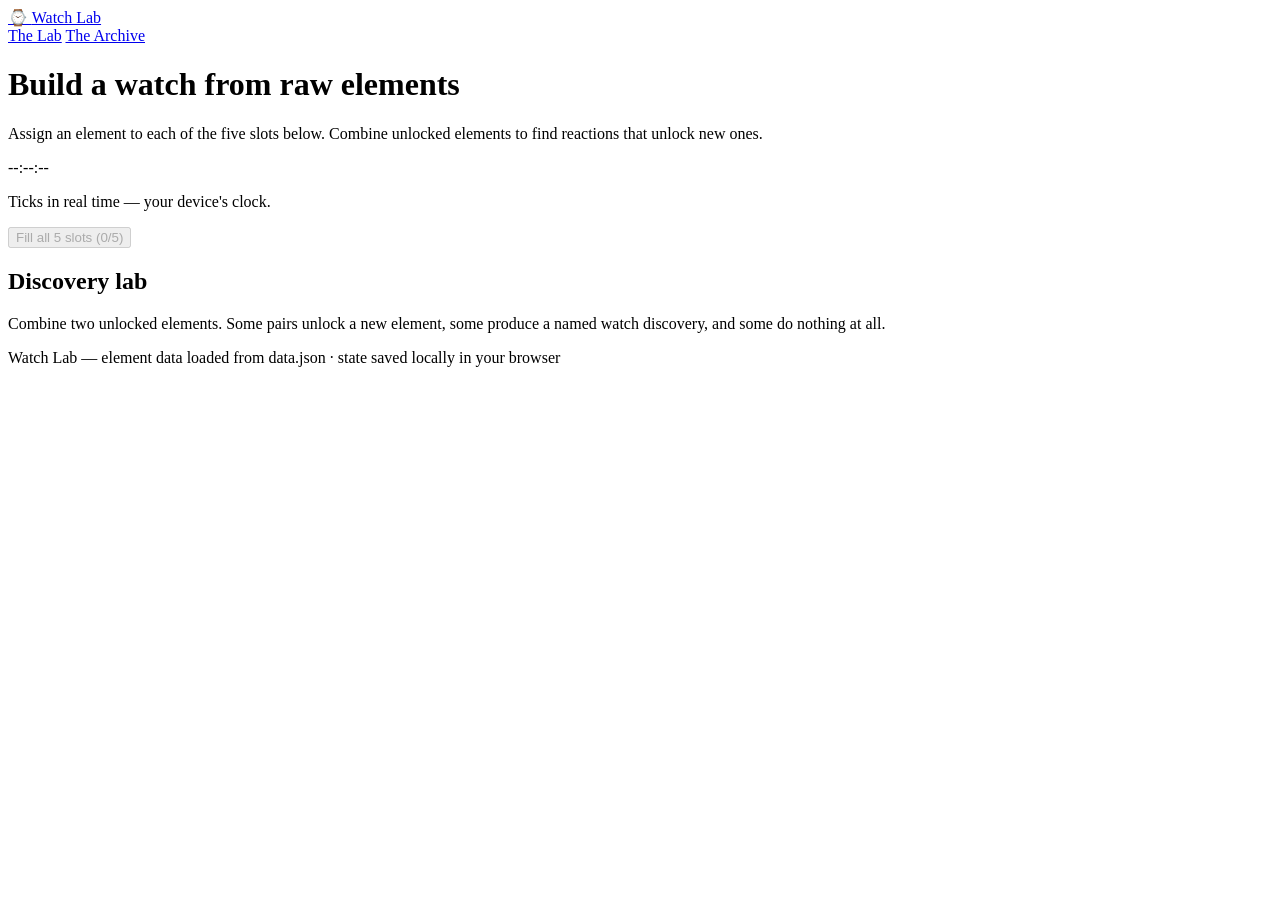
==== index.html @ 9a00a57b "Create Watch Lab main page" ====
<!DOCTYPE html>
<html lang="en">
<head>
<meta charset="UTF-8">
<meta name="viewport" content="width=device-width, initial-scale=1.0">
<title>The Watch Lab · Watch Lab</title>
<link rel="stylesheet" href="style.css">
</head>
<body>

<nav class="topnav">
  <a class="brand" href="index.html">
    <span class="brand-mark">⌚</span>
    <span class="brand-word">Watch Lab</span>
  </a>
  <div class="nav-links">
    <a class="nav-link active" href="index.html">The Lab</a>
    <a class="nav-link" href="discover.html">The Archive</a>
  </div>
  <div class="nav-progress" id="navProgress"></div>
</nav>

<main class="shell">

  <header class="page-head">
    <h1 class="page-title">Build a watch from raw elements</h1>
    <p class="page-lede">Assign an element to each of the five slots below. Combine unlocked elements to find reactions that unlock new ones.</p>
  </header>

  <div class="bench">

    <!-- live preview, updates the instant a slot changes -->
    <aside class="preview-pane">
      <div class="watch-svg-wrap" id="previewWrap"></div>
      <div class="digital-time" id="digitalTime-preview">--:--:--</div>
      <p class="preview-caption">Ticks in real time — your device's clock.</p>
      <button class="generate-btn" id="generateBtn" disabled>Fill all 5 slots (0/5)</button>
      <div class="saved-count" id="savedCount"></div>
      <div class="result-panel" id="resultPanel"></div>
    </aside>

    <section>
      <div class="slot-rail" id="slotRail"></div>
      <div class="element-grid" id="elementGrid"></div>
    </section>

  </div>

  <section class="section">
    <h2 class="section-title">Discovery lab</h2>
    <p class="section-note">Combine two unlocked elements. Some pairs unlock a new element, some produce a named watch discovery, and some do nothing at all.</p>
    <div class="combine-bar" id="combineBar"></div>
  </section>

</main>

<footer class="site-footer">Watch Lab — element data loaded from data.json · state saved locally in your browser</footer>

<div class="modal-overlay" id="modalOverlay"></div>

<script src="app.js"></script>
<script src="lab.js"></script>
</body>
</html>
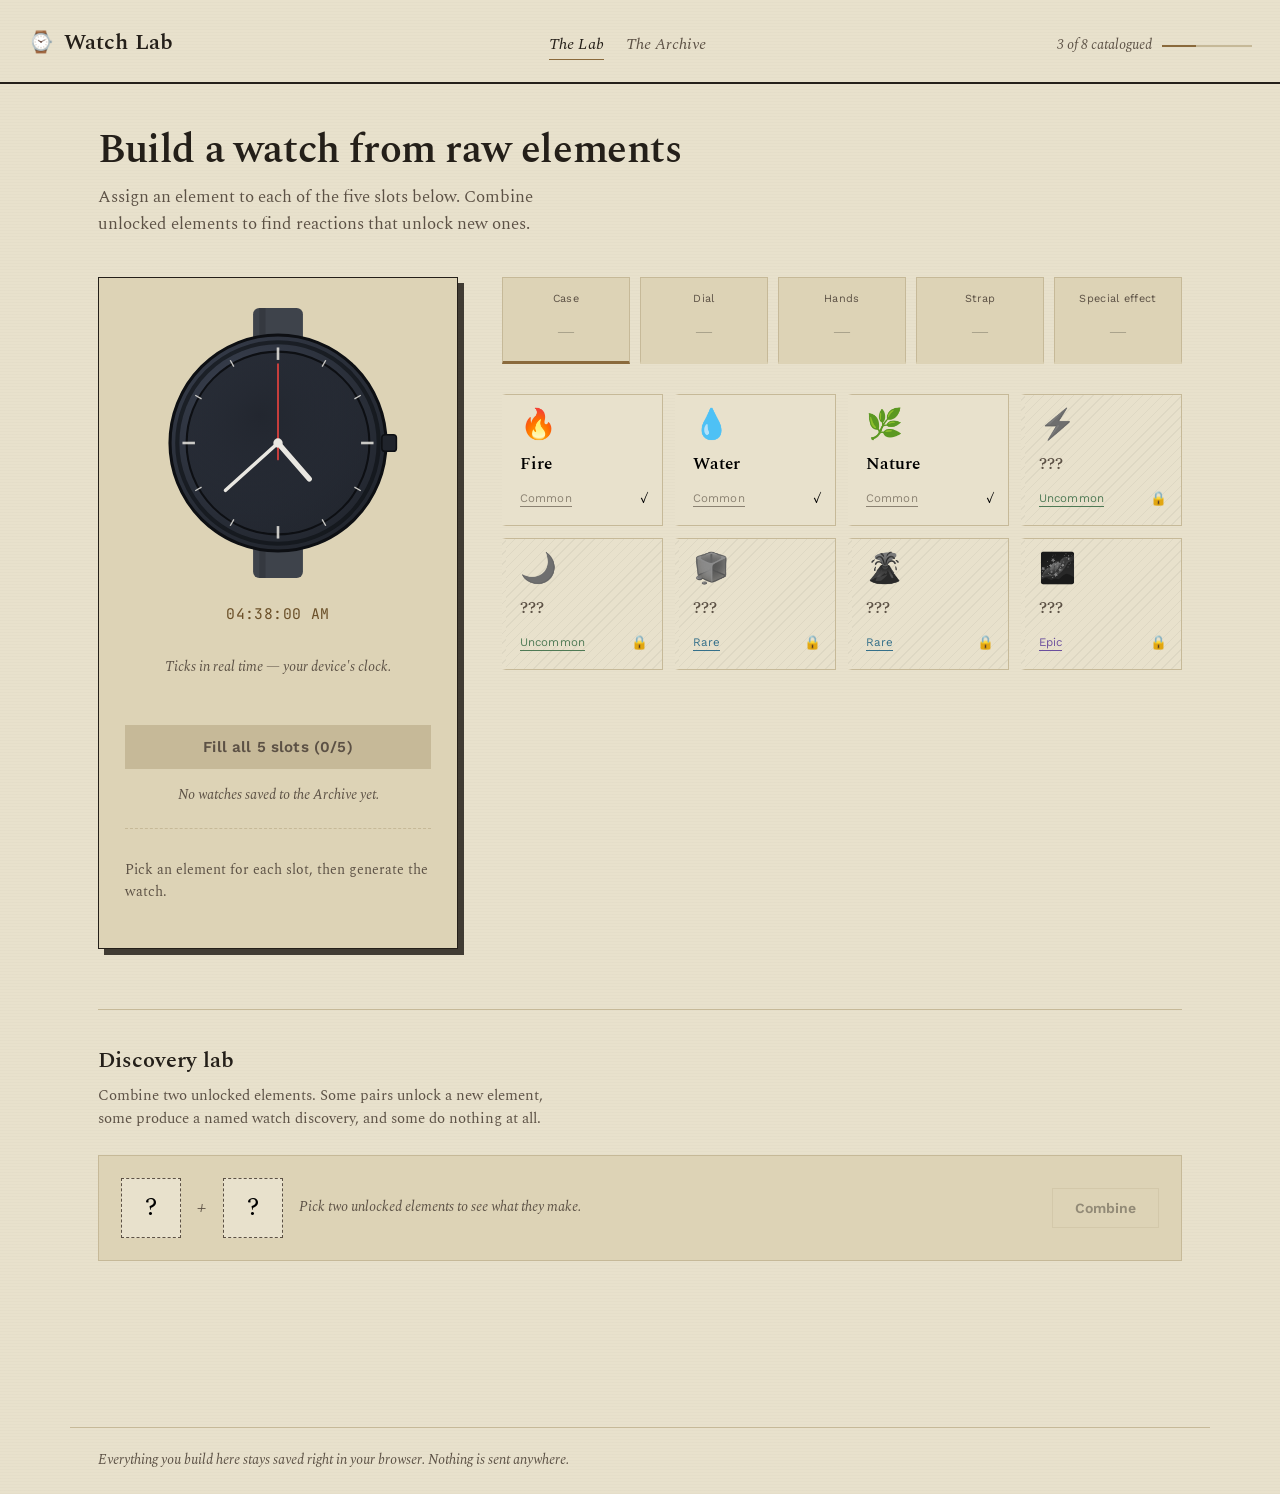
==== commit a2d04c0a: "Complete The Watch Lab project" ====
--- a/index.html
+++ b/index.html
@@ -54,7 +54,7 @@
 
 </main>
 
-<footer class="site-footer">Watch Lab — element data loaded from data.json · state saved locally in your browser</footer>
+<footer class="site-footer">Everything you build here stays saved right in your browser. Nothing is sent anywhere.</footer>
 
 <div class="modal-overlay" id="modalOverlay"></div>
 
--- a/style.css
+++ b/style.css
@@ -0,0 +1,652 @@
+@import url('https://fonts.googleapis.com/css2?family=Spectral:ital,wght@0,400;0,500;0,600;0,700;1,400&family=Work+Sans:wght@400;500;600&family=JetBrains+Mono:wght@400;500&display=swap');
+
+:root {
+  --paper: #e8e1cc;
+  --paper-deep: #ddd3b6;
+  --paper-line: #c6b998;
+  --ink: #241f19;
+  --ink-soft: #5c5145;
+
+  --brass: #8a6a3c;
+  --brass-deep: #6a4f28;
+  --verdigris: #4f6e5c;
+
+  --rarity-common: #8b8272;
+  --rarity-uncommon: #4f7a55;
+  --rarity-rare: #35708a;
+  --rarity-epic: #6b4f9e;
+  --rarity-legendary: #a8641f;
+  --rarity-mythic: #9c3049;
+
+  --font-serif: 'Spectral', Georgia, serif;
+  --font-sans: 'Work Sans', sans-serif;
+  --font-mono: 'JetBrains Mono', monospace;
+
+  --shadow-hard: 6px 6px 0 rgba(36, 31, 25, 0.85);
+}
+
+* { box-sizing: border-box; }
+
+html { scroll-behavior: smooth; }
+
+body {
+  margin: 0;
+  background: var(--paper);
+  background-image:
+    repeating-linear-gradient(0deg, rgba(36,31,25,0.015) 0 1px, transparent 1px 3px);
+  color: var(--ink);
+  font-family: var(--font-serif);
+  font-size: 17px;
+  line-height: 1.55;
+}
+
+a { color: inherit; }
+
+img { max-width: 100%; display: block; }
+
+button { font-family: inherit; cursor: pointer; }
+
+::selection { background: var(--brass); color: var(--paper); }
+
+@media (prefers-reduced-motion: reduce) {
+  *, *::before, *::after {
+    animation-duration: 0.01ms !important;
+    animation-iteration-count: 1 !important;
+    transition-duration: 0.01ms !important;
+    scroll-behavior: auto !important;
+  }
+}
+
+:focus-visible {
+  outline: 2px solid var(--brass-deep);
+  outline-offset: 2px;
+}
+
+/* layout shell */
+
+.shell {
+  max-width: 1140px;
+  margin: 0 auto;
+  padding: 0 28px 90px;
+}
+
+/* top nav — deliberately lopsided rather than three even columns */
+
+.topnav {
+  display: flex;
+  align-items: baseline;
+  justify-content: space-between;
+  gap: 24px;
+  padding: 26px 28px 22px;
+  border-bottom: 2px solid var(--ink);
+  margin-bottom: 44px;
+  flex-wrap: wrap;
+}
+
+.brand {
+  display: flex;
+  align-items: baseline;
+  gap: 10px;
+  text-decoration: none;
+}
+
+.brand-mark { font-size: 1.3rem; }
+
+.brand-word {
+  font-family: var(--font-serif);
+  font-size: 1.35rem;
+  font-weight: 600;
+  letter-spacing: 0.005em;
+}
+
+.nav-links {
+  display: flex;
+  align-items: baseline;
+  gap: 22px;
+}
+
+.nav-link {
+  text-decoration: none;
+  color: var(--ink-soft);
+  font-family: var(--font-serif);
+  font-style: italic;
+  font-size: 1rem;
+  padding-bottom: 2px;
+  border-bottom: 1px solid transparent;
+}
+
+.nav-link:hover { color: var(--ink); border-bottom-color: var(--paper-line); }
+
+.nav-link.active {
+  color: var(--ink);
+  border-bottom: 1px solid var(--brass);
+}
+
+.nav-progress {
+  display: flex;
+  align-items: center;
+  gap: 10px;
+  min-width: 170px;
+  justify-content: flex-end;
+}
+
+.nav-progress-label {
+  font-family: var(--font-serif);
+  font-style: italic;
+  font-size: 0.85rem;
+  color: var(--ink-soft);
+  white-space: nowrap;
+}
+
+.progress-track {
+  flex: 0 0 90px;
+  height: 2px;
+  background: var(--paper-line);
+}
+
+.progress-fill {
+  height: 100%;
+  background: var(--brass);
+  width: 0%;
+  transition: width 0.6s cubic-bezier(0.22, 1, 0.36, 1);
+}
+
+/* section headers */
+
+.page-head { margin-bottom: 40px; max-width: 640px; }
+
+.page-title {
+  font-family: var(--font-serif);
+  font-size: 2.5rem;
+  font-weight: 600;
+  margin: 0 0 10px;
+  letter-spacing: -0.01em;
+  line-height: 1.15;
+}
+
+.page-lede {
+  color: var(--ink-soft);
+  font-size: 1.08rem;
+  max-width: 56ch;
+  margin: 0;
+}
+
+.section {
+  margin-top: 60px;
+  padding-top: 34px;
+  border-top: 1px solid var(--paper-line);
+}
+
+.section-title {
+  font-family: var(--font-serif);
+  font-size: 1.35rem;
+  font-weight: 600;
+  margin: 0 0 6px;
+}
+
+.section-note {
+  color: var(--ink-soft);
+  font-size: 0.95rem;
+  margin: 0 0 24px;
+  max-width: 60ch;
+}
+
+/* watch preview — the one place we let a hard graphic shadow do the work */
+
+.bench {
+  display: grid;
+  grid-template-columns: minmax(280px, 360px) 1fr;
+  gap: 44px;
+  align-items: start;
+}
+
+@media (max-width: 860px) {
+  .bench { grid-template-columns: 1fr; }
+}
+
+.preview-pane {
+  background: var(--paper-deep);
+  border: 1px solid var(--ink);
+  box-shadow: var(--shadow-hard);
+  padding: 30px 26px;
+  display: flex;
+  flex-direction: column;
+  align-items: center;
+  gap: 16px;
+  position: sticky;
+  top: 24px;
+}
+
+.watch-svg-wrap { width: 100%; max-width: 270px; }
+
+.watch-svg-wrap svg { width: 100%; height: auto; overflow: visible; }
+
+.digital-time {
+  font-family: var(--font-mono);
+  font-size: 0.92rem;
+  color: var(--brass-deep);
+  letter-spacing: 0.03em;
+}
+
+.preview-caption {
+  text-align: center;
+  color: var(--ink-soft);
+  font-size: 0.9rem;
+  font-style: italic;
+}
+
+.saved-count {
+  width: 100%;
+  text-align: center;
+  font-family: var(--font-serif);
+  font-style: italic;
+  font-size: 0.85rem;
+  color: var(--ink-soft);
+  min-height: 1.2em;
+  transition: color 0.2s ease;
+}
+
+.saved-count.flash { color: var(--brass-deep); }
+
+.result-panel {
+  margin-top: 6px;
+  width: 100%;
+  border-top: 1px dashed var(--paper-line);
+  padding-top: 16px;
+  font-size: 0.9rem;
+  color: var(--ink-soft);
+}
+
+.result-panel strong {
+  color: var(--ink);
+  font-weight: 600;
+  display: block;
+  margin-bottom: 8px;
+}
+
+.result-rows { display: flex; flex-direction: column; gap: 6px; }
+
+.result-row {
+  display: flex;
+  justify-content: space-between;
+  gap: 10px;
+  font-size: 0.88rem;
+}
+
+.result-row span:first-child { color: var(--ink-soft); font-style: italic; }
+
+.generate-btn {
+  width: 100%;
+  margin-top: 16px;
+  padding: 13px 18px;
+  background: var(--ink);
+  color: var(--paper);
+  border: none;
+  font-family: var(--font-sans);
+  font-weight: 600;
+  font-size: 0.95rem;
+  letter-spacing: 0.01em;
+  transition: background 0.15s ease, transform 0.08s ease;
+}
+
+.generate-btn:hover:not(:disabled) { background: var(--brass-deep); }
+.generate-btn:active:not(:disabled) { transform: translateY(1px); }
+
+.generate-btn:disabled {
+  background: var(--paper-line);
+  color: var(--ink-soft);
+  cursor: not-allowed;
+}
+
+/* the five slots */
+
+.slot-rail {
+  display: grid;
+  grid-template-columns: repeat(5, 1fr);
+  gap: 10px;
+  margin-bottom: 30px;
+}
+
+@media (max-width: 640px) {
+  .slot-rail { grid-template-columns: repeat(2, 1fr); }
+}
+
+.slot {
+  background: var(--paper-deep);
+  border: 1px solid var(--paper-line);
+  border-bottom: 3px solid transparent;
+  padding: 14px 8px;
+  text-align: center;
+  transition: border-bottom-color 0.15s ease;
+}
+
+.slot-label {
+  font-family: var(--font-sans);
+  font-size: 0.68rem;
+  letter-spacing: 0.03em;
+  color: var(--ink-soft);
+  margin-bottom: 10px;
+}
+
+.slot-symbol {
+  font-size: 1.6rem;
+  height: 32px;
+  display: flex;
+  align-items: center;
+  justify-content: center;
+}
+
+.slot-empty { opacity: 0.3; font-size: 1.1rem; font-family: var(--font-serif); }
+
+.slot.active { border-bottom-color: var(--brass); }
+
+.slot.filled .slot-symbol { filter: drop-shadow(0 0 4px currentColor); }
+
+/* element cards — treated like specimen index cards, colour-tabbed
+   by the element rather than glowing on hover like every other
+   card kit on the internet */
+
+.element-grid {
+  display: grid;
+  grid-template-columns: repeat(auto-fill, minmax(155px, 1fr));
+  gap: 12px;
+}
+
+.el-card {
+  position: relative;
+  background: var(--paper);
+  border: 1px solid var(--paper-line);
+  border-left: 4px solid transparent;
+  padding: 16px 14px;
+  text-align: left;
+  transition: border-left-color 0.15s ease, background-color 0.15s ease;
+}
+
+.el-card:hover:not(.locked) {
+  border-left-color: var(--el-color, var(--brass));
+  background: var(--paper-deep);
+}
+
+.el-card.selected {
+  border-left-color: var(--el-color, var(--brass));
+  background: var(--paper-deep);
+}
+
+.el-card.locked {
+  cursor: default;
+  color: var(--ink-soft);
+  background-image: repeating-linear-gradient(135deg, transparent 0 6px, rgba(36,31,25,0.05) 6px 7px);
+}
+
+.el-card.locked .el-symbol { filter: grayscale(1) brightness(0.55); }
+
+.el-symbol {
+  font-size: 1.85rem;
+  line-height: 1;
+  margin-bottom: 10px;
+  display: block;
+}
+
+.el-name {
+  font-family: var(--font-serif);
+  font-weight: 600;
+  font-size: 1.05rem;
+  margin: 0 0 4px;
+}
+
+.el-desc {
+  font-size: 0.85rem;
+  color: var(--ink-soft);
+  margin: 6px 0 10px;
+  line-height: 1.5;
+}
+
+.el-props {
+  list-style: none;
+  padding: 0;
+  margin: 10px 0 0;
+  display: flex;
+  flex-direction: column;
+  gap: 4px;
+}
+
+.el-props li {
+  font-family: var(--font-sans);
+  font-size: 0.72rem;
+  color: var(--ink-soft);
+}
+
+.badge-rarity {
+  display: inline-block;
+  font-family: var(--font-sans);
+  font-size: 0.72rem;
+  letter-spacing: 0.01em;
+  border-bottom: 1px solid currentColor;
+  padding-bottom: 1px;
+}
+
+.badge-row { display: flex; justify-content: space-between; align-items: center; margin-top: 12px; }
+
+.lock-icon { font-size: 0.85rem; }
+
+/* discovery lab combine bar */
+
+.combine-bar {
+  display: flex;
+  align-items: center;
+  gap: 16px;
+  flex-wrap: wrap;
+  background: var(--paper-deep);
+  border: 1px solid var(--paper-line);
+  padding: 22px;
+}
+
+.combine-slot {
+  width: 60px;
+  height: 60px;
+  border: 1px dashed var(--ink-soft);
+  display: flex;
+  align-items: center;
+  justify-content: center;
+  font-size: 1.6rem;
+  background: var(--paper);
+}
+
+.combine-plus {
+  font-family: var(--font-serif);
+  font-style: italic;
+  color: var(--ink-soft);
+  font-size: 1.2rem;
+}
+
+.combine-btn {
+  margin-left: auto;
+  padding: 11px 22px;
+  background: transparent;
+  border: 1px solid var(--ink);
+  color: var(--ink);
+  font-family: var(--font-sans);
+  font-weight: 600;
+  font-size: 0.88rem;
+  transition: background 0.15s ease, color 0.15s ease;
+}
+
+.combine-btn:hover:not(:disabled) { background: var(--ink); color: var(--paper); }
+
+.combine-btn:disabled {
+  opacity: 0.4;
+  cursor: not-allowed;
+  border-color: var(--paper-line);
+}
+
+.combine-hint { color: var(--ink-soft); font-size: 0.85rem; font-style: italic; }
+
+/* stats row, archive page */
+
+.stats-row {
+  display: grid;
+  grid-template-columns: repeat(3, 1fr);
+  gap: 1px;
+  background: var(--paper-line);
+  border: 1px solid var(--paper-line);
+  margin-bottom: 12px;
+}
+
+@media (max-width: 640px) {
+  .stats-row { grid-template-columns: 1fr; }
+}
+
+.stat-block { background: var(--paper); padding: 22px 24px; }
+
+.stat-num {
+  font-family: var(--font-serif);
+  font-size: 2.1rem;
+  font-weight: 600;
+  color: var(--brass-deep);
+}
+
+.stat-label {
+  font-family: var(--font-sans);
+  font-size: 0.78rem;
+  color: var(--ink-soft);
+  margin-top: 4px;
+}
+
+/* discovery combination list, archive page */
+
+.combo-list { display: flex; flex-direction: column; }
+
+.combo-row {
+  display: flex;
+  align-items: center;
+  gap: 16px;
+  background: var(--paper);
+  border-bottom: 1px solid var(--paper-line);
+  padding: 16px 4px;
+  flex-wrap: wrap;
+}
+
+.combo-row.pending { color: var(--ink-soft); }
+
+.combo-parts { display: flex; align-items: center; gap: 10px; font-size: 1.25rem; }
+.combo-arrow { color: var(--ink-soft); font-family: var(--font-serif); font-style: italic; }
+.combo-result { display: flex; align-items: center; gap: 8px; margin-left: 4px; }
+.combo-result-name { font-family: var(--font-serif); font-weight: 600; }
+.combo-desc { color: var(--ink-soft); font-size: 0.85rem; font-style: italic; flex-basis: 100%; margin-top: 2px; }
+
+/* created watches gallery */
+
+.watch-gallery {
+  display: grid;
+  grid-template-columns: repeat(auto-fill, minmax(130px, 1fr));
+  gap: 12px;
+}
+
+.mini-watch-card { background: var(--paper); border: 1px solid var(--paper-line); padding: 14px 10px; text-align: center; }
+
+.mini-watch-card svg { width: 62px; height: 62px; }
+
+.mini-watch-time { font-family: var(--font-sans); font-size: 0.7rem; color: var(--ink-soft); margin-top: 6px; }
+
+.empty-note {
+  color: var(--ink-soft);
+  font-size: 0.92rem;
+  font-style: italic;
+  padding: 20px 0;
+}
+
+/* the unlock / discovery modal — the other place a hard shadow earns its keep */
+
+.modal-overlay {
+  position: fixed;
+  inset: 0;
+  background: rgba(36, 31, 25, 0.55);
+  display: flex;
+  align-items: center;
+  justify-content: center;
+  z-index: 100;
+  opacity: 0;
+  pointer-events: none;
+  transition: opacity 0.25s ease;
+}
+
+.modal-overlay.open { opacity: 1; pointer-events: auto; }
+
+.modal-card {
+  position: relative;
+  background: var(--paper);
+  border: 1px solid var(--ink);
+  box-shadow: var(--shadow-hard);
+  padding: 42px 38px;
+  max-width: 380px;
+  width: 90%;
+  text-align: center;
+  transform: translateY(10px);
+  transition: transform 0.25s cubic-bezier(0.22, 1, 0.36, 1);
+}
+
+.modal-overlay.open .modal-card { transform: translateY(0); }
+
+.modal-symbol { font-size: 3rem; margin-bottom: 14px; }
+
+.modal-title {
+  font-family: var(--font-serif);
+  font-size: 1.6rem;
+  font-weight: 700;
+  margin: 0 0 12px;
+  line-height: 1.25;
+}
+
+.modal-desc { color: var(--ink-soft); font-size: 0.94rem; margin-bottom: 26px; }
+
+.modal-btn {
+  padding: 12px 26px;
+  background: var(--ink);
+  color: var(--paper);
+  border: none;
+  font-family: var(--font-sans);
+  font-weight: 600;
+  font-size: 0.9rem;
+}
+
+.modal-btn:hover { background: var(--brass-deep); }
+
+.modal-close {
+  position: absolute;
+  top: 14px;
+  right: 16px;
+  background: none;
+  border: none;
+  color: var(--ink-soft);
+  font-size: 1.1rem;
+}
+
+/* glow animations for the special-effect slot — the one bit of
+   continuous motion, tied to the watch you actually built rather
+   than a decorative hover flourish */
+
+@keyframes pulse-glow {
+  0%, 100% { filter: drop-shadow(0 0 5px var(--fx-color, transparent)); }
+  50% { filter: drop-shadow(0 0 15px var(--fx-color, transparent)); }
+}
+
+@keyframes slow-spin {
+  from { transform: rotate(0deg); }
+  to { transform: rotate(360deg); }
+}
+
+.fx-pulse { animation: pulse-glow 2.4s ease-in-out infinite; }
+.fx-orbit { animation: slow-spin 12s linear infinite; transform-origin: center; }
+
+/* footer */
+
+.site-footer {
+  margin-top: 76px;
+  padding: 22px 28px;
+  border-top: 1px solid var(--paper-line);
+  color: var(--ink-soft);
+  font-size: 0.88rem;
+  font-style: italic;
+  max-width: 1140px;
+  margin-inline: auto;
+}
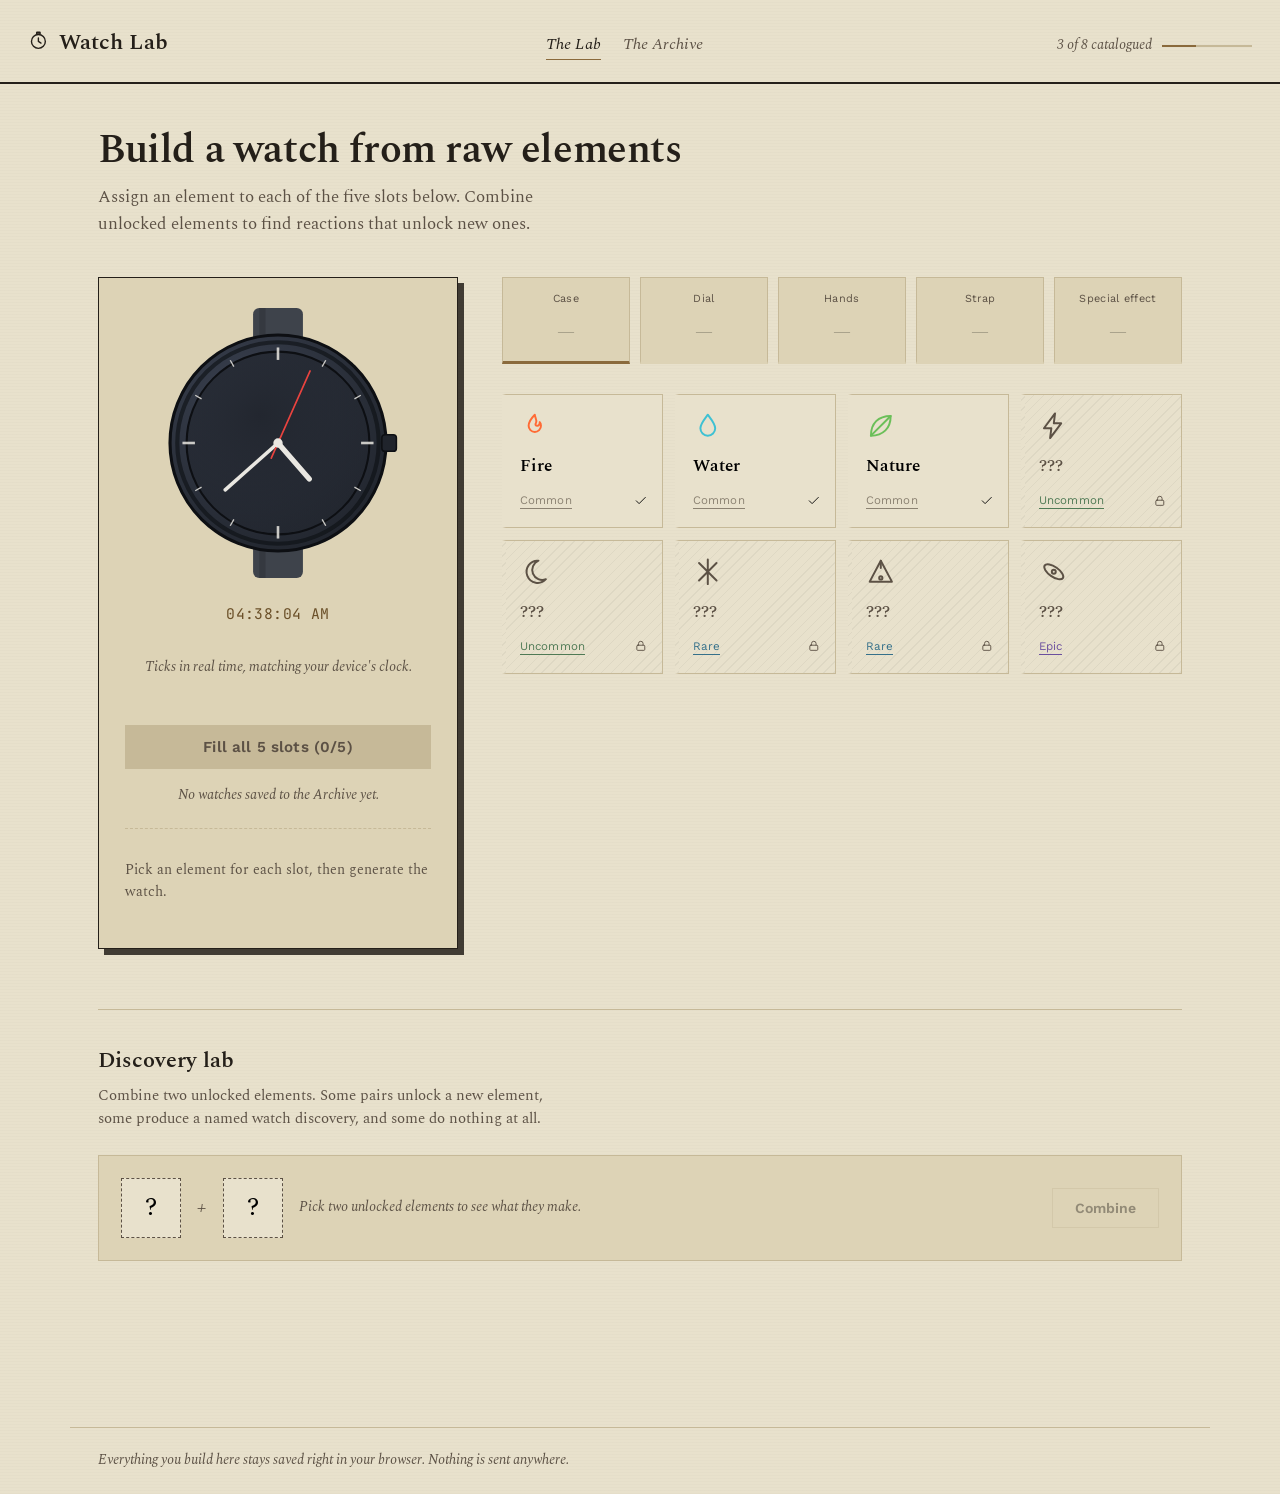
==== commit 81ff5ef9: "Finalize The Watch Lab" ====
--- a/index.html
+++ b/index.html
@@ -4,13 +4,20 @@
 <meta charset="UTF-8">
 <meta name="viewport" content="width=device-width, initial-scale=1.0">
 <title>The Watch Lab · Watch Lab</title>
+<link rel="icon" type="image/svg+xml" href="favicon.svg">
 <link rel="stylesheet" href="style.css">
 </head>
 <body>
 
 <nav class="topnav">
   <a class="brand" href="index.html">
-    <span class="brand-mark">⌚</span>
+    <span class="brand-mark">
+      <svg class="icon" viewBox="0 0 24 24" fill="none" stroke="currentColor" stroke-width="1.6" stroke-linecap="round" stroke-linejoin="round" aria-hidden="true">
+        <circle cx="12" cy="12" r="8"/>
+        <path d="M12 8v4l3 2"/>
+        <rect x="10" y="1.5" width="4" height="2" rx="0.5"/>
+      </svg>
+    </span>
     <span class="brand-word">Watch Lab</span>
   </a>
   <div class="nav-links">
@@ -33,7 +40,7 @@
     <aside class="preview-pane">
       <div class="watch-svg-wrap" id="previewWrap"></div>
       <div class="digital-time" id="digitalTime-preview">--:--:--</div>
-      <p class="preview-caption">Ticks in real time — your device's clock.</p>
+      <p class="preview-caption">Ticks in real time, matching your device's clock.</p>
       <button class="generate-btn" id="generateBtn" disabled>Fill all 5 slots (0/5)</button>
       <div class="saved-count" id="savedCount"></div>
       <div class="result-panel" id="resultPanel"></div>
--- a/style.css
+++ b/style.css
@@ -62,7 +62,14 @@
   outline-offset: 2px;
 }
 
-/* layout shell */
+.icon {
+  width: 1em;
+  height: 1em;
+  display: inline-block;
+  vertical-align: -0.15em;
+  flex-shrink: 0;
+}
+
 
 .shell {
   max-width: 1140px;
@@ -70,7 +77,6 @@
   padding: 0 28px 90px;
 }
 
-/* top nav — deliberately lopsided rather than three even columns */
 
 .topnav {
   display: flex;
@@ -151,7 +157,6 @@
   transition: width 0.6s cubic-bezier(0.22, 1, 0.36, 1);
 }
 
-/* section headers */
 
 .page-head { margin-bottom: 40px; max-width: 640px; }
 
@@ -191,7 +196,6 @@
   max-width: 60ch;
 }
 
-/* watch preview — the one place we let a hard graphic shadow do the work */
 
 .bench {
   display: grid;
@@ -298,7 +302,6 @@
   cursor: not-allowed;
 }
 
-/* the five slots */
 
 .slot-rail {
   display: grid;
@@ -341,10 +344,6 @@
 .slot.active { border-bottom-color: var(--brass); }
 
 .slot.filled .slot-symbol { filter: drop-shadow(0 0 4px currentColor); }
-
-/* element cards — treated like specimen index cards, colour-tabbed
-   by the element rather than glowing on hover like every other
-   card kit on the internet */
 
 .element-grid {
   display: grid;
@@ -378,9 +377,10 @@
   background-image: repeating-linear-gradient(135deg, transparent 0 6px, rgba(36,31,25,0.05) 6px 7px);
 }
 
-.el-card.locked .el-symbol { filter: grayscale(1) brightness(0.55); }
+.el-card.locked .el-symbol { color: var(--ink-soft); }
 
 .el-symbol {
+  color: var(--el-color, var(--ink));
   font-size: 1.85rem;
   line-height: 1;
   margin-bottom: 10px;
@@ -429,7 +429,6 @@
 
 .lock-icon { font-size: 0.85rem; }
 
-/* discovery lab combine bar */
 
 .combine-bar {
   display: flex;
@@ -481,7 +480,6 @@
 
 .combine-hint { color: var(--ink-soft); font-size: 0.85rem; font-style: italic; }
 
-/* stats row, archive page */
 
 .stats-row {
   display: grid;
@@ -512,8 +510,6 @@
   margin-top: 4px;
 }
 
-/* discovery combination list, archive page */
-
 .combo-list { display: flex; flex-direction: column; }
 
 .combo-row {
@@ -534,7 +530,6 @@
 .combo-result-name { font-family: var(--font-serif); font-weight: 600; }
 .combo-desc { color: var(--ink-soft); font-size: 0.85rem; font-style: italic; flex-basis: 100%; margin-top: 2px; }
 
-/* created watches gallery */
 
 .watch-gallery {
   display: grid;
@@ -554,8 +549,6 @@
   font-style: italic;
   padding: 20px 0;
 }
-
-/* the unlock / discovery modal — the other place a hard shadow earns its keep */
 
 .modal-overlay {
   position: fixed;
@@ -621,9 +614,6 @@
   font-size: 1.1rem;
 }
 
-/* glow animations for the special-effect slot — the one bit of
-   continuous motion, tied to the watch you actually built rather
-   than a decorative hover flourish */
 
 @keyframes pulse-glow {
   0%, 100% { filter: drop-shadow(0 0 5px var(--fx-color, transparent)); }
@@ -638,7 +628,6 @@
 .fx-pulse { animation: pulse-glow 2.4s ease-in-out infinite; }
 .fx-orbit { animation: slow-spin 12s linear infinite; transform-origin: center; }
 
-/* footer */
 
 .site-footer {
   margin-top: 76px;
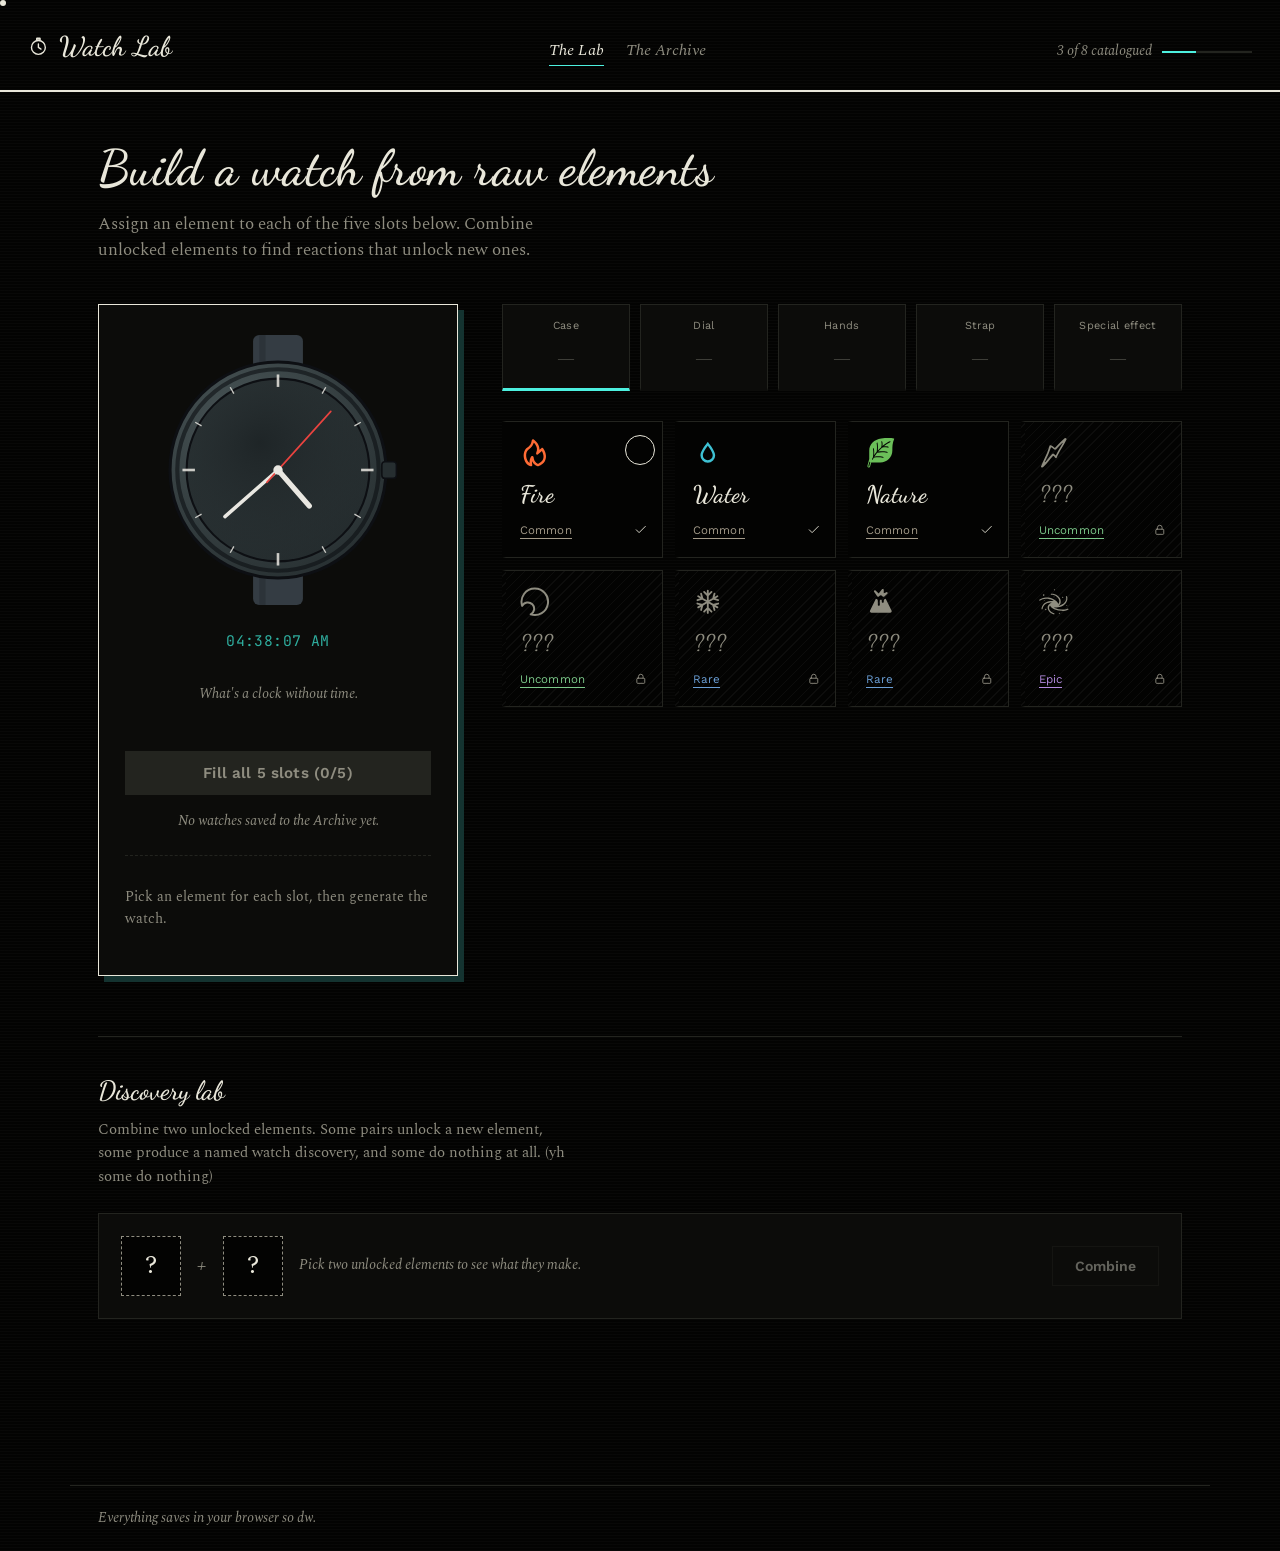
==== commit 157fa4c6: "Finished refining the website" ====
--- a/index.html
+++ b/index.html
@@ -36,11 +36,11 @@
 
   <div class="bench">
 
-    <!-- live preview, updates the instant a slot changes -->
+    
     <aside class="preview-pane">
       <div class="watch-svg-wrap" id="previewWrap"></div>
       <div class="digital-time" id="digitalTime-preview">--:--:--</div>
-      <p class="preview-caption">Ticks in real time, matching your device's clock.</p>
+      <p class="preview-caption">What's a clock without time.</p>
       <button class="generate-btn" id="generateBtn" disabled>Fill all 5 slots (0/5)</button>
       <div class="saved-count" id="savedCount"></div>
       <div class="result-panel" id="resultPanel"></div>
@@ -55,13 +55,13 @@
 
   <section class="section">
     <h2 class="section-title">Discovery lab</h2>
-    <p class="section-note">Combine two unlocked elements. Some pairs unlock a new element, some produce a named watch discovery, and some do nothing at all.</p>
+    <p class="section-note">Combine two unlocked elements. Some pairs unlock a new element, some produce a named watch discovery, and some do nothing at all. (yh some do nothing)</p>
     <div class="combine-bar" id="combineBar"></div>
   </section>
 
 </main>
 
-<footer class="site-footer">Everything you build here stays saved right in your browser. Nothing is sent anywhere.</footer>
+<footer class="site-footer">Everything saves in your browser so dw.</footer>
 
 <div class="modal-overlay" id="modalOverlay"></div>
 
--- a/style.css
+++ b/style.css
@@ -1,28 +1,29 @@
-@import url('https://fonts.googleapis.com/css2?family=Spectral:ital,wght@0,400;0,500;0,600;0,700;1,400&family=Work+Sans:wght@400;500;600&family=JetBrains+Mono:wght@400;500&display=swap');
+@import url('https://fonts.googleapis.com/css2?family=Dancing+Script:wght@500;600;700&family=Spectral:ital,wght@0,400;0,500;0,600;0,700;1,400&family=Work+Sans:wght@400;500;600&family=JetBrains+Mono:wght@400;500&display=swap');
 
 :root {
-  --paper: #e8e1cc;
-  --paper-deep: #ddd3b6;
-  --paper-line: #c6b998;
-  --ink: #241f19;
-  --ink-soft: #5c5145;
-
-  --brass: #8a6a3c;
-  --brass-deep: #6a4f28;
-  --verdigris: #4f6e5c;
-
-  --rarity-common: #8b8272;
-  --rarity-uncommon: #4f7a55;
-  --rarity-rare: #35708a;
-  --rarity-epic: #6b4f9e;
-  --rarity-legendary: #a8641f;
-  --rarity-mythic: #9c3049;
+  --paper: #030302;
+  --paper-deep: #0c0c0a;
+  --paper-line: #23241f;
+  --ink: #e9e7da;
+  --ink-soft: #8f8d80;
+
+  --brass: #4df0df;
+  --brass-deep: #2fae9f;
+  --verdigris: #e6e86b;
+
+  --rarity-common: #a39a89;
+  --rarity-uncommon: #7cc98a;
+  --rarity-rare: #6b9fd6;
+  --rarity-epic: #b48be0;
+  --rarity-legendary: #e0a24a;
+  --rarity-mythic: #e8617f;
 
   --font-serif: 'Spectral', Georgia, serif;
   --font-sans: 'Work Sans', sans-serif;
   --font-mono: 'JetBrains Mono', monospace;
-
-  --shadow-hard: 6px 6px 0 rgba(36, 31, 25, 0.85);
+  --font-script: 'Dancing Script', cursive;
+
+  --shadow-hard: 6px 6px 0 #143330;
 }
 
 * { box-sizing: border-box; }
@@ -33,7 +34,7 @@
   margin: 0;
   background: var(--paper);
   background-image:
-    repeating-linear-gradient(0deg, rgba(36,31,25,0.015) 0 1px, transparent 1px 3px);
+    repeating-linear-gradient(0deg, rgba(255,255,255,0.02) 0 1px, transparent 1px 3px);
   color: var(--ink);
   font-family: var(--font-serif);
   font-size: 17px;
@@ -44,7 +45,7 @@
 
 img { max-width: 100%; display: block; }
 
-button { font-family: inherit; cursor: pointer; }
+button { font-family: inherit; cursor: pointer; color: inherit; background: none; border: none; }
 
 ::selection { background: var(--brass); color: var(--paper); }
 
@@ -69,14 +70,85 @@
   vertical-align: -0.15em;
   flex-shrink: 0;
 }
-
+@media (pointer: fine) {
+  body.has-custom-cursor,
+  body.has-custom-cursor a,
+  body.has-custom-cursor button {
+    cursor: none;
+  }
+}
+
+.cursor-dot {
+  position: fixed;
+  top: 0;
+  left: 0;
+  width: 6px;
+  height: 6px;
+  background: var(--ink);
+  border-radius: 50%;
+  pointer-events: none;
+  z-index: 999;
+  transition: opacity 0.2s ease;
+}
+
+.cursor-ring {
+  position: fixed;
+  top: 0;
+  left: 0;
+  width: 30px;
+  height: 30px;
+  border: 1px solid var(--ink);
+  border-radius: 50%;
+  pointer-events: none;
+  z-index: 999;
+  transition: width 0.25s cubic-bezier(0.22, 1, 0.36, 1),
+              height 0.25s cubic-bezier(0.22, 1, 0.36, 1),
+              border-color 0.2s ease, background-color 0.2s ease, opacity 0.2s ease;
+}
+
+.cursor-ring-active {
+  width: 54px;
+  height: 54px;
+  border-color: var(--brass);
+  background: rgba(77, 240, 223, 0.15);
+}
+
+.reveal {
+  opacity: 0;
+  transform: translateY(16px);
+  transition: opacity 0.6s ease, transform 0.6s cubic-bezier(0.22, 1, 0.36, 1);
+}
+
+.reveal-visible {
+  opacity: 1;
+  transform: translateY(0);
+}
+
+@keyframes dust-dissolve {
+  0% { opacity: 1; filter: blur(0) grayscale(0); transform: scale(1) translateY(0); }
+  100% { opacity: 0; filter: blur(6px) grayscale(1); transform: scale(0.9) translateY(-14px); }
+}
+
+@keyframes dust-return {
+  0% { opacity: 0; filter: blur(6px) grayscale(1); transform: scale(0.9) translateY(-14px); }
+  60% { opacity: 0.8; filter: blur(1.5px) grayscale(0.3); transform: scale(1.02) translateY(2px); }
+  100% { opacity: 1; filter: blur(0) grayscale(0); transform: scale(1) translateY(0); }
+}
+
+.dust-out {
+  animation: dust-dissolve 0.9s ease forwards;
+  pointer-events: none;
+}
+
+.dust-in {
+  animation: dust-return 0.9s ease forwards;
+}
 
 .shell {
   max-width: 1140px;
   margin: 0 auto;
   padding: 0 28px 90px;
 }
-
 
 .topnav {
   display: flex;
@@ -99,8 +171,8 @@
 .brand-mark { font-size: 1.3rem; }
 
 .brand-word {
-  font-family: var(--font-serif);
-  font-size: 1.35rem;
+  font-family: var(--font-script);
+  font-size: 1.7rem;
   font-weight: 600;
   letter-spacing: 0.005em;
 }
@@ -157,16 +229,15 @@
   transition: width 0.6s cubic-bezier(0.22, 1, 0.36, 1);
 }
 
-
 .page-head { margin-bottom: 40px; max-width: 640px; }
 
 .page-title {
-  font-family: var(--font-serif);
-  font-size: 2.5rem;
+  font-family: var(--font-script);
+  font-size: 3.1rem;
   font-weight: 600;
   margin: 0 0 10px;
-  letter-spacing: -0.01em;
-  line-height: 1.15;
+  letter-spacing: 0.01em;
+  line-height: 1.3;
 }
 
 .page-lede {
@@ -183,8 +254,8 @@
 }
 
 .section-title {
-  font-family: var(--font-serif);
-  font-size: 1.35rem;
+  font-family: var(--font-script);
+  font-size: 1.65rem;
   font-weight: 600;
   margin: 0 0 6px;
 }
@@ -195,7 +266,6 @@
   margin: 0 0 24px;
   max-width: 60ch;
 }
-
 
 .bench {
   display: grid;
@@ -250,7 +320,7 @@
   transition: color 0.2s ease;
 }
 
-.saved-count.flash { color: var(--brass-deep); }
+.saved-count.flash { color: var(--verdigris); }
 
 .result-panel {
   margin-top: 6px;
@@ -302,7 +372,6 @@
   cursor: not-allowed;
 }
 
-
 .slot-rail {
   display: grid;
   grid-template-columns: repeat(5, 1fr);
@@ -344,6 +413,7 @@
 .slot.active { border-bottom-color: var(--brass); }
 
 .slot.filled .slot-symbol { filter: drop-shadow(0 0 4px currentColor); }
+
 
 .element-grid {
   display: grid;
@@ -374,7 +444,7 @@
 .el-card.locked {
   cursor: default;
   color: var(--ink-soft);
-  background-image: repeating-linear-gradient(135deg, transparent 0 6px, rgba(36,31,25,0.05) 6px 7px);
+  background-image: repeating-linear-gradient(135deg, transparent 0 6px, rgba(255,255,255,0.04) 6px 7px);
 }
 
 .el-card.locked .el-symbol { color: var(--ink-soft); }
@@ -388,9 +458,9 @@
 }
 
 .el-name {
-  font-family: var(--font-serif);
-  font-weight: 600;
-  font-size: 1.05rem;
+  font-family: var(--font-script);
+  font-weight: 600;
+  font-size: 1.5rem;
   margin: 0 0 4px;
 }
 
@@ -480,7 +550,6 @@
 
 .combine-hint { color: var(--ink-soft); font-size: 0.85rem; font-style: italic; }
 
-
 .stats-row {
   display: grid;
   grid-template-columns: repeat(3, 1fr);
@@ -510,6 +579,7 @@
   margin-top: 4px;
 }
 
+
 .combo-list { display: flex; flex-direction: column; }
 
 .combo-row {
@@ -530,7 +600,6 @@
 .combo-result-name { font-family: var(--font-serif); font-weight: 600; }
 .combo-desc { color: var(--ink-soft); font-size: 0.85rem; font-style: italic; flex-basis: 100%; margin-top: 2px; }
 
-
 .watch-gallery {
   display: grid;
   grid-template-columns: repeat(auto-fill, minmax(130px, 1fr));
@@ -550,10 +619,11 @@
   padding: 20px 0;
 }
 
+
 .modal-overlay {
   position: fixed;
   inset: 0;
-  background: rgba(36, 31, 25, 0.55);
+  background: rgba(0, 0, 0, 0.75);
   display: flex;
   align-items: center;
   justify-content: center;
@@ -583,11 +653,11 @@
 .modal-symbol { font-size: 3rem; margin-bottom: 14px; }
 
 .modal-title {
-  font-family: var(--font-serif);
-  font-size: 1.6rem;
+  font-family: var(--font-script);
+  font-size: 2.1rem;
   font-weight: 700;
   margin: 0 0 12px;
-  line-height: 1.25;
+  line-height: 1.35;
 }
 
 .modal-desc { color: var(--ink-soft); font-size: 0.94rem; margin-bottom: 26px; }
@@ -629,6 +699,7 @@
 .fx-orbit { animation: slow-spin 12s linear infinite; transform-origin: center; }
 
 
+
 .site-footer {
   margin-top: 76px;
   padding: 22px 28px;
